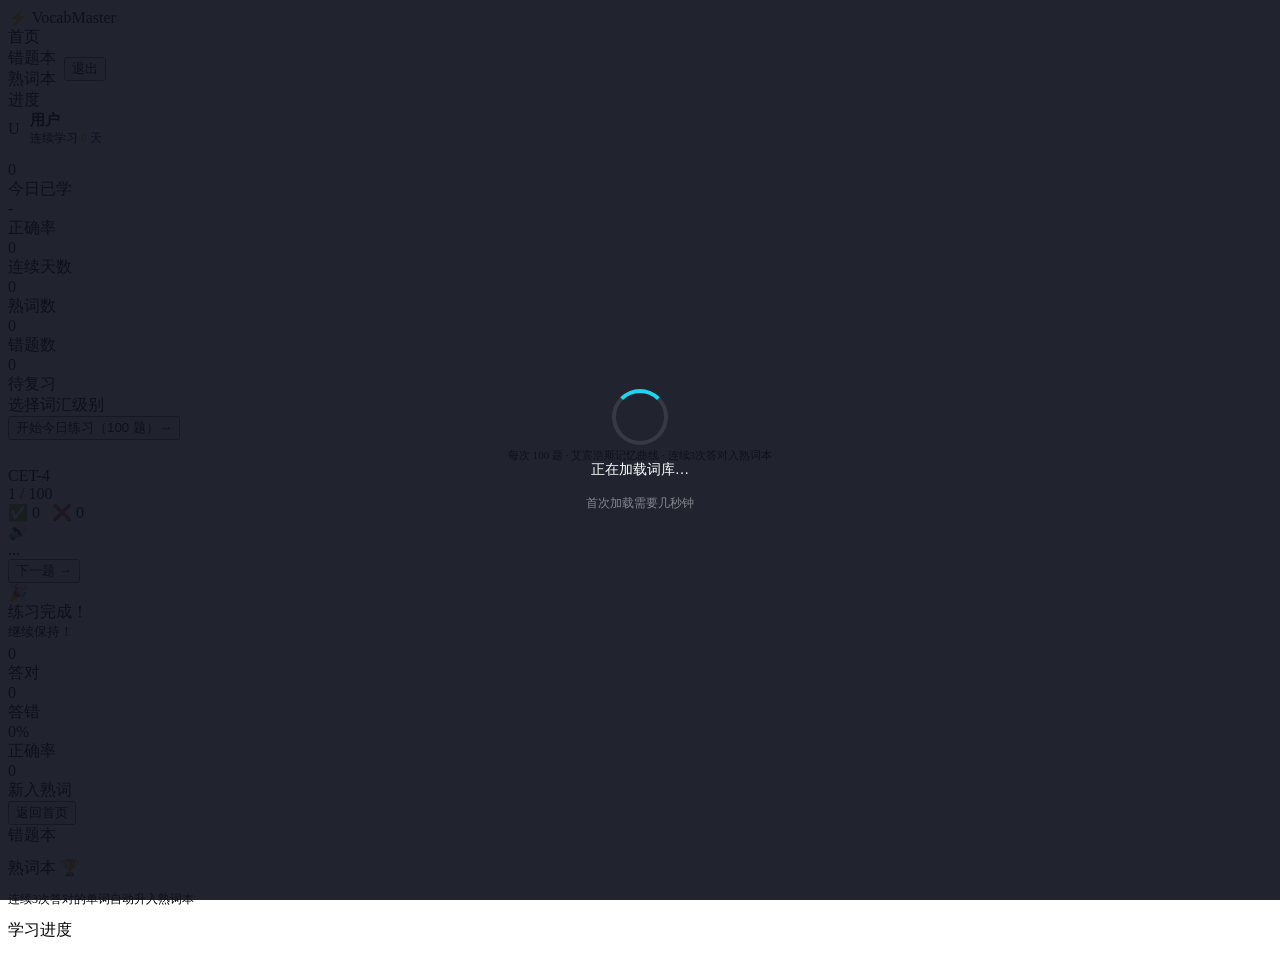
==== app.html @ 8f5f2533 "Initial commit: app.html" ====
<!DOCTYPE html>
<html lang="zh-CN">
<head>
<meta charset="UTF-8">
<meta name="viewport" content="width=device-width, initial-scale=1.0, maximum-scale=1.0, user-scalable=no">
<meta name="apple-mobile-web-app-capable" content="yes">
<meta name="apple-mobile-web-app-status-bar-style" content="black-translucent">
<title>VocabMaster</title>
<link rel="stylesheet" href="css/style.css">
<style>
/* === 加载遮罩 === */
.loading-overlay {
  position: fixed; inset: 0; background: rgba(15,18,30,0.92);
  display: flex; flex-direction: column; align-items: center; justify-content: center;
  z-index: 9999; gap: 16px;
}
.loading-spinner {
  width: 48px; height: 48px;
  border: 4px solid rgba(255,255,255,0.1);
  border-top-color: var(--cyan, #22d3ee);
  border-radius: 50%;
  animation: spin 0.8s linear infinite;
}
@keyframes spin { to { transform: rotate(360deg); } }
.loading-text { color: #fff; font-size: 14px; }
.loading-sub  { color: rgba(255,255,255,0.45); font-size: 12px; }

/* === 级别按钮 词数角标 === */
.level-btn .lvl-count {
  display: block;
  font-size: 10px;
  color: rgba(255,255,255,0.45);
  margin-top: 2px;
}
.level-btn.loading-lvl { opacity: 0.6; }

/* === 词库进度条（进度页） === */
.progress-item { background: var(--card,#1e2235); border-radius: 12px; padding: 14px 16px; margin-bottom: 10px; }
.progress-level-row { display: flex; justify-content: space-between; font-size: 14px; font-weight: 600; margin-bottom: 4px; }
.progress-sub { font-size: 11px; color: var(--muted,#6b7280); margin-bottom: 8px; }
.progress-bar-wrap { height: 6px; background: rgba(255,255,255,0.08); border-radius: 4px; overflow: hidden; }
.progress-bar-fill  { height: 100%; border-radius: 4px; transition: width 0.6s ease; }
</style>
</head>
<body>

<!-- 加载遮罩 -->
<div class="loading-overlay" id="loading-overlay">
  <div class="loading-spinner"></div>
  <div class="loading-text" id="loading-text">正在加载词库…</div>
  <div class="loading-sub" id="loading-sub">首次加载需要几秒钟</div>
</div>

<nav class="nav">
  <div class="nav-title">⚡ VocabMaster</div>
  <div style="display:flex;align-items:center;gap:8px">
    <div class="nav-tabs">
      <div class="nav-tab active" onclick="showPage('home')">首页</div>
      <div class="nav-tab" onclick="showPage('errors')">错题本</div>
      <div class="nav-tab" onclick="showPage('master')">熟词本</div>
      <div class="nav-tab" onclick="showPage('progress')">进度</div>
    </div>
    <button class="logout-btn" onclick="doLogout()">退出</button>
  </div>
</nav>

<!-- ========== 首页 ========== -->
<div id="page-home" class="page active">
  <div style="display:flex;align-items:center;gap:10px;margin-bottom:14px">
    <div class="nav-avatar" id="home-avatar">U</div>
    <div>
      <div style="font-size:15px;font-weight:700" id="home-nickname">用户</div>
      <div style="font-size:12px;color:var(--muted)">连续学习 <span id="home-streak" style="color:var(--yellow,#fbbf24);font-weight:700">0</span> 天</div>
    </div>
  </div>

  <div class="stats-grid">
    <div class="stat-card s-cyan">  <div class="stat-num" id="stat-today">0</div>    <div class="stat-label">今日已学</div></div>
    <div class="stat-card s-green"> <div class="stat-num" id="stat-accuracy">-</div>  <div class="stat-label">正确率</div></div>
    <div class="stat-card s-yellow"><div class="stat-num" id="stat-streak">0</div>    <div class="stat-label">连续天数</div></div>
    <div class="stat-card s-purple"><div class="stat-num" id="stat-mastered">0</div>  <div class="stat-label">熟词数</div></div>
    <div class="stat-card s-pink">  <div class="stat-num" id="stat-errors">0</div>   <div class="stat-label">错题数</div></div>
    <div class="stat-card s-orange"><div class="stat-num" id="stat-review">0</div>   <div class="stat-label">待复习</div></div>
  </div>

  <div id="review-banner" class="review-banner" style="display:none">
    <div>
      <div style="font-size:12px;color:var(--muted)">📅 今日待复习</div>
      <div class="review-count" id="review-count-num">0 个</div>
    </div>
    <button class="btn-cyan" onclick="startReview()">立即复习 →</button>
  </div>

  <div class="card">
    <div class="section-title">选择词汇级别</div>
    <div class="level-grid" id="level-grid">
      <!-- 动态生成 -->
    </div>
  </div>

  <button class="btn-primary" id="start-btn" onclick="startNewSession()">开始今日练习（100 题）→</button>
  <div style="text-align:center;margin-top:8px;font-size:11px;color:var(--muted)">
    每次 100 题 · 艾宾浩斯记忆曲线 · 连续3次答对入熟词本
  </div>
  <div style="text-align:center;margin-top:4px;font-size:11px;color:var(--muted,#6b7280)" id="total-count-tip"></div>
</div>

<!-- ========== 测验页 ========== -->
<div id="page-quiz" class="page">
  <div class="quiz-header">
    <div class="quiz-level-badge" id="quiz-badge">CET-4</div>
    <div class="quiz-progress-wrap">
      <div class="quiz-progress"><div class="quiz-progress-bar" id="quiz-bar" style="width:0%"></div></div>
      <div class="quiz-meta">
        <div class="quiz-counter" id="quiz-counter">1 / 100</div>
        <div class="quiz-score" id="quiz-score">✅ 0 &nbsp; ❌ 0</div>
      </div>
    </div>
  </div>

  <div class="word-card">
    <div class="speak-btn" onclick="speakWord()" title="发音">🔊</div>
    <div class="word-badge" id="word-badge"></div>
    <div class="word-en"   id="quiz-word">...</div>
    <div class="word-phonetic" id="quiz-phonetic"></div>
    <div class="word-pos"  id="quiz-pos"></div>
  </div>

  <div class="options-grid" id="options-grid"></div>
  <div class="result-bar"  id="result-bar"></div>
  <button class="next-btn" id="next-btn" onclick="nextQuestion()">下一题 →</button>
</div>

<!-- ========== 完成页 ========== -->
<div id="page-complete" class="page">
  <div class="complete-card">
    <div class="complete-icon" id="c-icon">🎉</div>
    <div class="complete-title" id="c-title">练习完成！</div>
    <div style="color:var(--muted);font-size:13px;margin-bottom:4px" id="c-sub">继续保持！</div>
    <div class="complete-stats">
      <div class="cs"><div class="cs-num" style="color:var(--green)"  id="c-correct">0</div><div class="cs-label">答对</div></div>
      <div class="cs"><div class="cs-num" style="color:var(--red)"    id="c-wrong">0</div><div class="cs-label">答错</div></div>
      <div class="cs"><div class="cs-num" style="color:var(--yellow)" id="c-rate">0%</div><div class="cs-label">正确率</div></div>
      <div class="cs"><div class="cs-num" style="color:var(--green)"  id="c-new-master">0</div><div class="cs-label">新入熟词</div></div>
    </div>
    <button class="btn-primary" onclick="showPage('home')">返回首页</button>
  </div>
</div>

<!-- ========== 错题本 ========== -->
<div id="page-errors" class="page">
  <div style="display:flex;align-items:center;justify-content:space-between;margin-bottom:12px">
    <div class="section-title" style="margin:0">错题本</div>
    <button class="btn-cyan" onclick="startErrorReview()" id="error-review-btn" style="display:none">复习错题</button>
  </div>
  <div id="error-list"></div>
</div>

<!-- ========== 熟词本 ========== -->
<div id="page-master" class="page">
  <div class="section-title" style="margin-bottom:12px">熟词本 🏆</div>
  <div style="font-size:12px;color:var(--muted);margin-bottom:12px">连续3次答对的单词自动升入熟词本</div>
  <div id="master-list"></div>
</div>

<!-- ========== 进度 ========== -->
<div id="page-progress" class="page">
  <div class="section-title" style="margin-bottom:12px">学习进度</div>
  <div id="progress-list"></div>
</div>

<script src="js/db.js"></script>
<script src="js/wordLoader.js"></script>
<script src="js/words-embedded.js"></script>
<script>
// ==========================================
//  艾宾浩斯复习间隔（天）
// ==========================================
const INTERVALS = [1/288, 1/48, 0.5, 1, 2, 4, 7, 15, 30, 60];
// 5min, 30min, 12h, 1d, 2d, 4d, 7d, 15d, 30d, 60d

let currentUser = null;
let userData    = null;

// ==========================================
//  初始化
// ==========================================
async function init() {
  currentUser = DB.requireLogin();
  if (!currentUser) return;
  userData = DB.getUserData(currentUser.username);

  // 今日重置
  const today = new Date().toDateString();
  if (userData.lastStudyDate !== today) {
    userData.todayCount = 0;
    if (userData.lastStudyDate) {
      const diff = Math.floor((Date.now() - new Date(userData.lastStudyDate)) / 86400000);
      if (diff > 1) userData.streak = 0;
    }
  }

  // 用户信息
  const nick = currentUser.nickname || currentUser.username;
  document.getElementById('home-nickname').textContent = nick;
  document.getElementById('home-avatar').textContent   = nick.charAt(0).toUpperCase();

  // 生成级别按钮
  renderLevelGrid();

  // 加载默认级别词库（及预热相邻级别）
  const defaultLvl = userData.selectedLevel || 'cet4';
  setLoading(true, '正在加载 ' + (WordLoader.getLevelInfo(defaultLvl)||{name:defaultLvl}).name + ' 词库…');

  try {
    await WordLoader.load(defaultLvl);
    // 同时预加载已有错题涉及的级别
    const errorLevels = [...new Set((userData.errorWords||[]).map(e=>e._lvl).filter(Boolean))];
    WordLoader.preload(errorLevels); // 后台预热，不等待
  } catch(e) {
    console.warn('词库加载失败:', e);
  }

  setLoading(false);
  save();
  updateHomeStats();
  updateTotalCountTip();
}

function setLoading(show, text='', sub='') {
  const el  = document.getElementById('loading-overlay');
  const txt = document.getElementById('loading-text');
  const s   = document.getElementById('loading-sub');
  el.style.display = show ? 'flex' : 'none';
  if (text) txt.textContent = text;
  if (sub)  s.textContent   = sub;
}

// ==========================================
//  级别按钮动态渲染
// ==========================================
function renderLevelGrid() {
  const levels = WordLoader.getAllLevels();
  const grid   = document.getElementById('level-grid');
  const sel    = userData.selectedLevel || 'cet4';
  grid.innerHTML = '';
  for (const [key, info] of Object.entries(levels)) {
    const btn = document.createElement('div');
    btn.className = 'level-btn' + (key === sel ? ' selected' : '');
    btn.id        = 'lvl-' + key;
    btn.onclick   = () => selectLevel(key);
    btn.innerHTML = `${info.name}<span class="sub">${getLevelSubName(key)}</span><span class="lvl-count">${info.count.toLocaleString()} 词</span>`;
    grid.appendChild(btn);
  }
}

function getLevelSubName(key) {
  const map = {
    middle:   '初中英语',
    high:     '高中英语',
    cet4:     '大学英语四级',
    cet6:     '大学英语六级',
    postgrad: '研究生英语',
    toefl:    '托福词汇',
    sat:      'SAT 词汇'
  };
  return map[key] || key;
}

function updateTotalCountTip() {
  const levels = WordLoader.getAllLevels();
  const total  = Object.values(levels).reduce((s, l) => s + l.count, 0);
  document.getElementById('total-count-tip').textContent = `📚 总词库 ${total.toLocaleString()} 词，覆盖初中→SAT 七个级别`;
}

// ==========================================
//  级别选择
// ==========================================
async function selectLevel(lvl) {
  if (userData.selectedLevel === lvl) return;
  userData.selectedLevel = lvl;
  save();
  document.querySelectorAll('.level-btn').forEach(b => b.classList.remove('selected'));
  const el = document.getElementById('lvl-' + lvl);
  if (el) el.classList.add('selected');

  // 如果词库未加载，现在加载
  if (!WordLoader.isLoaded(lvl)) {
    const info = WordLoader.getLevelInfo(lvl);
    setLoading(true, '正在加载 ' + (info ? info.name : lvl) + ' 词库…', `共 ${(info ? info.count : '?').toLocaleString()} 词，稍等片刻`);
    try { await WordLoader.load(lvl); } catch(e) { console.warn(e); }
    setLoading(false);
  }
}

// ==========================================
//  持久化
// ==========================================
function save() { DB.saveUserData(currentUser.username, userData); }

function doLogout() { DB.logout(); window.location.href = 'index.html'; }

// ==========================================
//  统计面板
// ==========================================
function updateHomeStats() {
  const total = userData.totalCorrect + userData.totalWrong;
  const acc   = total > 0 ? Math.round(userData.totalCorrect / total * 100) + '%' : '-';
  document.getElementById('stat-today').textContent    = userData.todayCount;
  document.getElementById('stat-accuracy').textContent = acc;
  document.getElementById('stat-streak').textContent   = userData.streak;
  document.getElementById('home-streak').textContent   = userData.streak;
  document.getElementById('stat-mastered').textContent = userData.masterWords.length;
  document.getElementById('stat-errors').textContent   = userData.errorWords.length;

  const now = Date.now();
  const due = Object.values(userData.wordProgress)
    .filter(w => w.nextReview && w.nextReview <= now && !w.mastered).length;
  document.getElementById('stat-review').textContent = due;

  const banner = document.getElementById('review-banner');
  if (due > 0) {
    banner.style.display = 'flex';
    document.getElementById('review-count-num').textContent = due + ' 个';
  } else {
    banner.style.display = 'none';
  }
}

// ==========================================
//  页面切换
// ==========================================
function showPage(name) {
  document.querySelectorAll('.page').forEach(p => p.classList.remove('active'));
  document.querySelectorAll('.nav-tab').forEach(t => t.classList.remove('active'));
  document.getElementById('page-' + name).classList.add('active');
  const tabs = ['home', 'errors', 'master', 'progress'];
  const idx  = tabs.indexOf(name);
  if (idx >= 0) document.querySelectorAll('.nav-tab')[idx].classList.add('active');

  if (name === 'home')     updateHomeStats();
  if (name === 'errors')   renderErrors();
  if (name === 'master')   renderMaster();
  if (name === 'progress') renderProgress();
}

// ==========================================
//  测验逻辑
// ==========================================
let quiz = { words: [], index: 0, correct: 0, wrong: 0, newMastered: 0, mode: 'new' };

function buildWordKey(lvl, idx) { return lvl + '_' + idx; }

// 取未学新词（同步，词库已加载）
function getNewWords(lvl, count) {
  const bank = WordLoader.get(lvl) || [];
  if (!userData.levelIndex) userData.levelIndex = {};
  if (userData.levelIndex[lvl] == null) userData.levelIndex[lvl] = 0;
  const result = [];
  let i = userData.levelIndex[lvl];

  while (result.length < count && i < bank.length) {
    const key = buildWordKey(lvl, i);
    if (!userData.wordProgress[key]) {
      result.push({ ...bank[i], _key: key, _lvl: lvl, _isNew: true });
      userData.levelIndex[lvl] = i + 1;
    }
    i++;
  }
  // 循环补充（把学过但未掌握的词也拉进来）
  if (result.length < count) {
    userData.levelIndex[lvl] = 0;
    let j = 0;
    while (result.length < count && j < bank.length) {
      const key = buildWordKey(lvl, j);
      if (!result.find(w => w._key === key)) {
        result.push({ ...bank[j], _key: key, _lvl: lvl, _isNew: false });
      }
      j++;
    }
  }
  return result;
}

// 取到期复习词（同步，已缓存）
function getDueWords(count) {
  const now = Date.now();
  const result = [];
  for (const [key, prog] of Object.entries(userData.wordProgress)) {
    if (prog.mastered) continue;
    if (!prog.nextReview || prog.nextReview > now) continue;
    const parts = key.split('_');
    const lvl   = parts[0];
    const idx   = parseInt(parts[1]);
    const word  = WordLoader.getWord(lvl, idx);
    if (word) {
      result.push({ ...word, _key: key, _lvl: lvl, _isNew: false });
      if (result.length >= count) break;
    }
  }
  return result;
}

// 开始练习（异步：确保词库已加载）
async function startNewSession() {
  const lvl = userData.selectedLevel || 'cet4';
  if (!WordLoader.isLoaded(lvl)) {
    const info = WordLoader.getLevelInfo(lvl);
    setLoading(true, '正在加载词库…');
    try { await WordLoader.load(lvl); } catch(e) {}
    setLoading(false);
  }
  const due    = getDueWords(30);
  const needed = 100 - due.length;
  const fresh  = getNewWords(lvl, needed);
  const words  = shuffleArray([...due, ...fresh]).slice(0, 100);
  if (words.length === 0) { showToast('暂无词汇！', 'streak'); return; }
  startQuizWith(words, WordLoader.getLevelInfo(lvl) ? WordLoader.getLevelInfo(lvl).name : lvl.toUpperCase());
}

async function startReview() {
  // 复习词可能分布在多个级别，需要它们都已加载
  const words = getDueWords(100);
  if (words.length === 0) { showToast('暂无待复习单词！', 'streak'); return; }
  startQuizWith(words, '复习');
}

function startErrorReview() {
  const errorWords = userData.errorWords.slice(0, 100).map(e => ({
    w: e.w, m: e.m, p: e.p, pos: e.pos, e: e.e,
    _key: e._key || null, _lvl: e._lvl || null, _isNew: false, _isError: true
  }));
  if (errorWords.length === 0) { showToast('暂无错题！', 'streak'); return; }
  startQuizWith(errorWords, '错题复习');
}

function startQuizWith(words, label) {
  quiz = { words, index: 0, correct: 0, wrong: 0, newMastered: 0, mode: label };
  save();
  document.getElementById('quiz-badge').textContent = label;
  showPage('quiz');
  renderQ();
}

function renderQ() {
  const word  = quiz.words[quiz.index];
  const total = quiz.words.length;
  const idx   = quiz.index;

  document.getElementById('quiz-counter').textContent  = (idx + 1) + ' / ' + total;
  document.getElementById('quiz-score').textContent    = '✅ ' + quiz.correct + ' \u00a0 ❌ ' + quiz.wrong;
  document.getElementById('quiz-bar').style.width      = (idx / total * 100) + '%';
  document.getElementById('quiz-word').textContent     = word.w;
  document.getElementById('quiz-phonetic').textContent = word.p || '';
  document.getElementById('quiz-pos').textContent      = word.pos || '';
  document.getElementById('result-bar').style.display  = 'none';
  document.getElementById('next-btn').style.display    = 'none';

  // 标签
  const badge = document.getElementById('word-badge');
  if (word._isError)    { badge.textContent = '错题'; badge.className = 'word-badge badge-error'; }
  else if (word._isNew) { badge.textContent = '新词'; badge.className = 'word-badge badge-new'; }
  else                  { badge.textContent = '复习'; badge.className = 'word-badge badge-review'; }

  // 生成干扰选项（用 WordLoader 的缓存池）
  const decoys = WordLoader.getDecoys(word.m, 3);
  const opts   = shuffleArray([word.m, ...decoys]);

  const grid = document.getElementById('options-grid');
  grid.innerHTML = '';
  opts.forEach(opt => {
    const btn = document.createElement('button');
    btn.className = 'option-btn';
    btn.textContent = opt;
    btn.onclick = () => checkAnswer(opt, word.m, btn);
    grid.appendChild(btn);
  });
}

function checkAnswer(selected, correct, btn) {
  const bar       = document.getElementById('result-bar');
  const word      = quiz.words[quiz.index];
  const isCorrect = selected === correct;

  document.querySelectorAll('.option-btn').forEach(b => {
    b.disabled = true;
    if (b.textContent === correct) b.classList.add('reveal');
  });

  if (isCorrect) {
    btn.classList.remove('reveal');
    btn.classList.add('correct');
    quiz.correct++;
    userData.totalCorrect++;
    const mastered = advanceWord(word, true);
    if (mastered) quiz.newMastered++;
    bar.className = 'result-bar ok';
    const prog   = word._key ? userData.wordProgress[word._key] : null;
    const consec = prog ? prog.consecCorrect : 0;
    bar.innerHTML =
      '<div class="result-label">✅ 回答正确！</div>' +
      '<div class="result-meaning"><b>' + word.w + '</b> ' + (word.pos||'') + ' ' + word.m + '</div>' +
      (word.e ? '<div class="result-example">' + word.e + '</div>' : '') +
      (consec > 0 ? '<div class="result-consec">🔥 连续答对 ' + consec + ' 次' +
        (consec >= 3 ? ' · 已加入熟词本！' : ' / 再对 ' + (3 - consec) + ' 次入熟词本') + '</div>' : '');

    const streak = (parseInt(sessionStorage.getItem('ans_streak') || '0')) + 1;
    sessionStorage.setItem('ans_streak', streak);
    if (streak > 0 && streak % 10 === 0) showToast('🔥 连对 ' + streak + ' 题！', 'streak');
  } else {
    btn.classList.add('wrong');
    quiz.wrong++;
    userData.totalWrong++;
    advanceWord(word, false);
    addToErrors(word);
    bar.className = 'result-bar fail';
    bar.innerHTML =
      '<div class="result-label">❌ 答错了</div>' +
      '<div class="result-meaning"><b>' + word.w + '</b> ' + (word.pos||'') + ' ' + word.m + '</div>' +
      (word.e ? '<div class="result-example">' + word.e + '</div>' : '') +
      '<div class="result-consec" style="color:var(--pink,#f472b6)">连续答对次数已重置</div>';
    sessionStorage.setItem('ans_streak', '0');
  }

  userData.todayCount++;
  userData.lastStudyDate = new Date().toDateString();
  if (!userData.studyDates) userData.studyDates = [];
  if (!userData.studyDates.includes(userData.lastStudyDate)) {
    userData.studyDates.push(userData.lastStudyDate);
  }
  updateStreak();
  save();

  bar.style.display                                    = 'block';
  document.getElementById('next-btn').style.display   = 'block';
}

// ==========================================
//  艾宾浩斯 + 熟词本
// ==========================================
function advanceWord(word, correct) {
  if (!word._key) return false;
  if (!userData.wordProgress[word._key]) {
    userData.wordProgress[word._key] = { interval: 0, consecCorrect: 0, errorCount: 0, mastered: false };
  }
  const prog = userData.wordProgress[word._key];
  if (prog.mastered) return false;

  if (correct) {
    prog.interval      = Math.min(prog.interval + 1, INTERVALS.length - 1);
    prog.consecCorrect = (prog.consecCorrect || 0) + 1;
    if (prog.consecCorrect >= 3) {
      prog.mastered = true;
      addToMaster(word);
      showToast('🏆 "' + word.w + '" 已加入熟词本！', 'master');
      return true;
    }
  } else {
    prog.interval      = 0;
    prog.consecCorrect = 0;
    prog.errorCount    = (prog.errorCount || 0) + 1;
  }
  prog.nextReview = Date.now() + INTERVALS[prog.interval] * 86400000;
  return false;
}

function addToErrors(word) {
  if (!userData.errorWords) userData.errorWords = [];
  const existing = userData.errorWords.find(e => e.w === word.w);
  if (existing) {
    existing.count++;
    existing.consecCorrect = 0;
  } else {
    userData.errorWords.unshift({
      w: word.w, m: word.m, p: word.p||'', pos: word.pos||'', e: word.e||'',
      _key: word._key, _lvl: word._lvl, count: 1, consecCorrect: 0
    });
    if (userData.errorWords.length > 500) userData.errorWords = userData.errorWords.slice(0, 500);
  }
}

function addToMaster(word) {
  if (!userData.masterWords) userData.masterWords = [];
  if (!userData.masterWords.find(m => m.w === word.w)) {
    userData.masterWords.unshift({
      w: word.w, m: word.m, p: word.p||'', pos: word.pos||'', e: word.e||'',
      _lvl: word._lvl, masteredAt: Date.now()
    });
  }
  userData.errorWords = (userData.errorWords || []).filter(e => e.w !== word.w);
}

function updateStreak() {
  if (!userData.studyDates) { userData.streak = 1; return; }
  const today = new Date();
  let streak  = 0;
  for (let i = 0; i < 365; i++) {
    const d = new Date(today); d.setDate(today.getDate() - i);
    if (userData.studyDates.includes(d.toDateString())) streak++;
    else break;
  }
  userData.streak = streak;
}

function nextQuestion() {
  quiz.index++;
  if (quiz.index >= quiz.words.length) showComplete();
  else renderQ();
}

function showComplete() {
  const total = quiz.words.length;
  const rate  = total > 0 ? Math.round(quiz.correct / total * 100) : 0;
  document.getElementById('c-icon').textContent      = rate >= 90 ? '🏆' : rate >= 70 ? '🎉' : '💪';
  document.getElementById('c-title').textContent     = rate >= 90 ? '太棒了！' : rate >= 70 ? '练习完成！' : '继续加油！';
  document.getElementById('c-sub').textContent       = rate >= 90 ? '你是词汇大师！' : rate >= 70 ? '正确率不错，保持！' : '错题已记录，坚持就是胜利！';
  document.getElementById('c-correct').textContent   = quiz.correct;
  document.getElementById('c-wrong').textContent     = quiz.wrong;
  document.getElementById('c-rate').textContent      = rate + '%';
  document.getElementById('c-new-master').textContent = quiz.newMastered;
  updateHomeStats();
  showPage('complete');
}

// ==========================================
//  发音
// ==========================================
function speakWord() {
  const w = document.getElementById('quiz-word').textContent;
  if (w && 'speechSynthesis' in window) {
    const u = new SpeechSynthesisUtterance(w);
    u.lang = 'en-US'; u.rate = 0.8;
    speechSynthesis.speak(u);
  }
}

// ==========================================
//  错题本
// ==========================================
function renderErrors() {
  const list = document.getElementById('error-list');
  const btn  = document.getElementById('error-review-btn');
  if (!userData.errorWords || userData.errorWords.length === 0) {
    list.innerHTML = '<div class="empty-state"><div class="empty-icon">🎯</div><div class="empty-text">暂无错题，继续保持！</div></div>';
    btn.style.display = 'none';
    return;
  }
  btn.style.display = 'block';
  list.innerHTML = userData.errorWords.map(e => {
    const prog   = e._key ? userData.wordProgress[e._key] : null;
    const consec = prog ? (prog.consecCorrect || 0) : 0;
    return '<div class="error-item">' +
      '<div><div class="error-word">' + e.w + '</div>' +
      '<div class="error-meaning">' + (e.p||'') + ' ' + (e.pos||'') + ' ' + e.m + '</div></div>' +
      '<div class="error-right"><div class="error-count">错 ' + e.count + ' 次</div>' +
      '<div class="consec-badge">连对 ' + consec + '/3</div></div></div>';
  }).join('');
}

// ==========================================
//  熟词本
// ==========================================
function renderMaster() {
  const list = document.getElementById('master-list');
  if (!userData.masterWords || userData.masterWords.length === 0) {
    list.innerHTML = '<div class="empty-state"><div class="empty-icon">🌟</div><div class="empty-text">还没有熟词，连续3次答对即可升入！</div></div>';
    return;
  }
  list.innerHTML = userData.masterWords.map(w => {
    const date = new Date(w.masteredAt).toLocaleDateString('zh-CN');
    const info = WordLoader.getLevelInfo(w._lvl);
    return '<div class="master-item">' +
      '<div><div class="master-word">' + w.w + '</div>' +
      '<div class="master-meaning">' + (w.p||'') + ' ' + (w.pos||'') + ' ' + w.m + '</div></div>' +
      '<div><div class="master-badge">✅ 已掌握</div>' +
      '<div style="font-size:10px;color:var(--muted2,#4b5563);margin-top:4px">' + (info ? info.name : '') + ' · ' + date + '</div></div>' +
      '</div>';
  }).join('');
}

// ==========================================
//  进度
// ==========================================
function renderProgress() {
  const levels = WordLoader.getAllLevels();
  const el     = document.getElementById('progress-list');

  // 显示总览
  const totalWords   = Object.values(levels).reduce((s,l) => s + l.count, 0);
  const totalLearned = Object.keys(userData.wordProgress).length;
  const totalMaster  = (userData.masterWords||[]).length;

  let html = `<div class="progress-item" style="background:linear-gradient(135deg,rgba(34,211,238,0.12),rgba(168,139,250,0.12))">
    <div class="progress-level-row"><span>📊 总体进度</span><span style="color:var(--cyan,#22d3ee)">${totalLearned.toLocaleString()} / ${totalWords.toLocaleString()}</span></div>
    <div class="progress-sub">已学习 ${totalLearned.toLocaleString()} 词 · 熟词 ${totalMaster.toLocaleString()} · 总词库 ${totalWords.toLocaleString()}</div>
    <div class="progress-bar-wrap"><div class="progress-bar-fill" style="width:${Math.min(totalLearned/totalWords*100,100).toFixed(1)}%;background:linear-gradient(90deg,var(--cyan,#22d3ee),var(--purple,#a78bfa))"></div></div>
  </div>`;

  for (const [key, info] of Object.entries(levels)) {
    const total    = info.count;
    const learned  = Object.keys(userData.wordProgress).filter(k => k.startsWith(key + '_')).length;
    const mastered = (userData.masterWords||[]).filter(w => w._lvl === key).length;
    const pct      = total > 0 ? (learned / total * 100) : 0;
    html += `<div class="progress-item">
      <div class="progress-level-row">
        <span>${info.name} <span style="font-size:11px;font-weight:400;color:var(--muted,#6b7280)">${getLevelSubName(key)}</span></span>
        <span style="color:${info.color}">${learned.toLocaleString()} / ${total.toLocaleString()}</span>
      </div>
      <div class="progress-sub">熟词: ${mastered} &nbsp;|&nbsp; 学习中: ${learned - mastered} &nbsp;|&nbsp; 完成度: ${pct.toFixed(1)}%</div>
      <div class="progress-bar-wrap"><div class="progress-bar-fill" style="width:${pct.toFixed(1)}%;background:${info.color}"></div></div>
    </div>`;
  }
  el.innerHTML = html;
}

// ==========================================
//  工具函数
// ==========================================
function shuffleArray(arr) {
  const a = [...arr];
  for (let i = a.length - 1; i > 0; i--) {
    const j = Math.floor(Math.random() * (i + 1));
    [a[i], a[j]] = [a[j], a[i]];
  }
  return a;
}

function showToast(msg, type) {
  const el = document.createElement('div');
  el.className = 'toast toast-' + type;
  el.textContent = msg;
  document.body.appendChild(el);
  setTimeout(() => el.remove(), 2200);
}

// ==========================================
//  启动
// ==========================================
init();
</script>
<script>
// 注册 Service Worker（离线缓存支持）
if ('serviceWorker' in navigator) {
  window.addEventListener('load', () => {
    navigator.serviceWorker.register('/sw.js')
      .then(reg => {
        console.log('[SW] Service Worker 注册成功:', reg.scope);
      })
      .catch(err => {
        console.log('[SW] Service Worker 注册失败:', err);
      });
  });
}
</script>
</body>
</html>
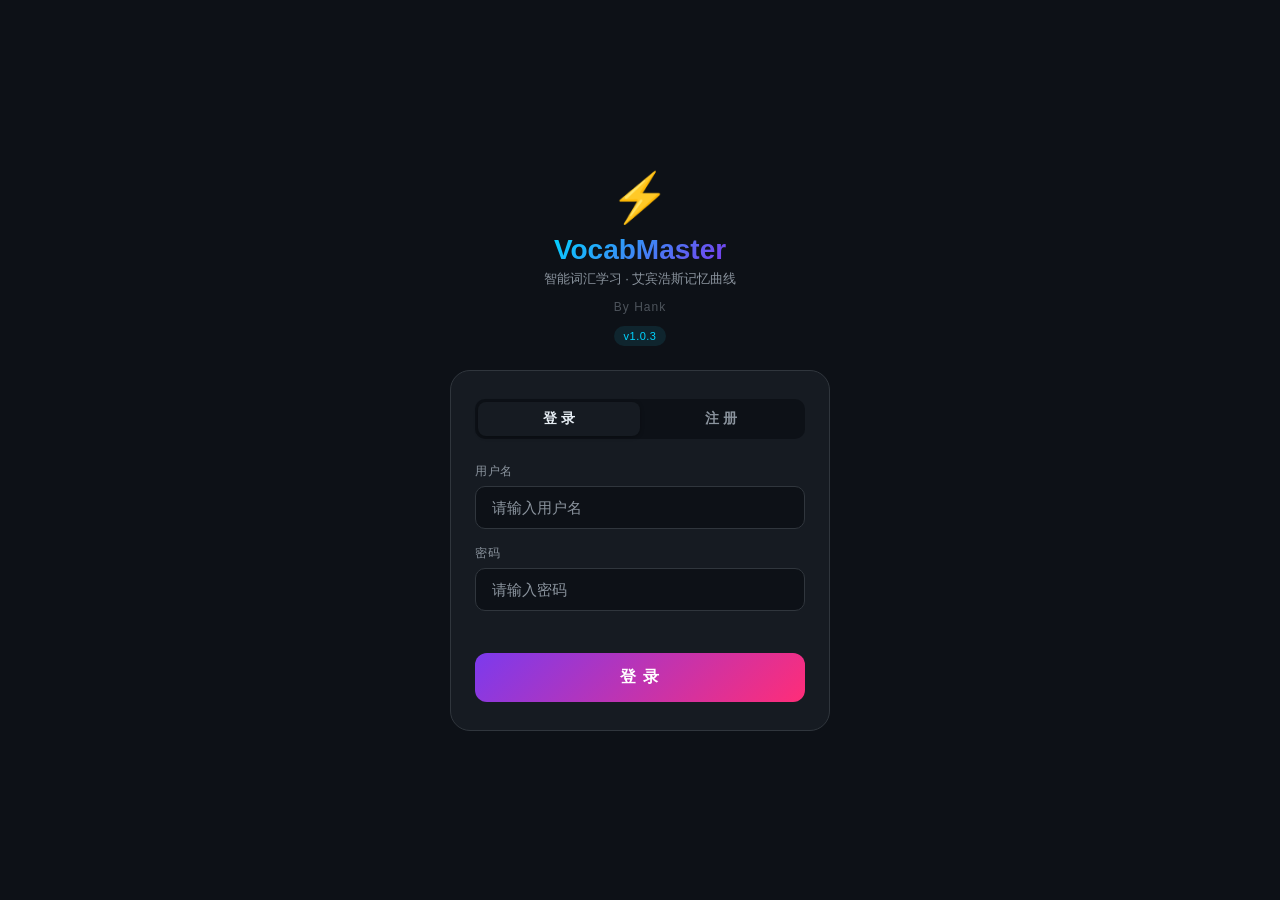
==== commit 9bab88a5: "Update: app.html" ====
--- a/app.html
+++ b/app.html
@@ -420,8 +420,10 @@
 
 async function startReview() {
   // 复习词可能分布在多个级别，需要它们都已加载
-  const words = getDueWords(100);
-  if (words.length === 0) { showToast('暂无待复习单词！', 'streak'); return; }
+  const dueWords = getDueWords(100);
+  if (dueWords.length === 0) { showToast('暂无待复习单词！', 'streak'); return; }
+  // 打乱顺序
+  const words = shuffleArray(dueWords);
   startQuizWith(words, '复习');
 }
 
@@ -431,7 +433,9 @@
     _key: e._key || null, _lvl: e._lvl || null, _isNew: false, _isError: true
   }));
   if (errorWords.length === 0) { showToast('暂无错题！', 'streak'); return; }
-  startQuizWith(errorWords, '错题复习');
+  // 打乱顺序
+  const words = shuffleArray(errorWords);
+  startQuizWith(words, '错题复习');
 }
 
 function startQuizWith(words, label) {
--- a/css/style.css
+++ b/css/style.css
@@ -0,0 +1,167 @@
+* { margin: 0; padding: 0; box-sizing: border-box; -webkit-tap-highlight-color: transparent; }
+:root {
+  --bg: #0d1117; --card: #161b22; --card2: #1c2230; --border: #30363d;
+  --cyan: #00d4ff; --pink: #ff2d78; --purple: #7c3aed;
+  --green: #00ff88; --orange: #ff8c00; --yellow: #ffd700; --red: #ff4444;
+  --text: #e6edf3; --muted: #8b949e; --muted2: #6e7681;
+}
+body { background: var(--bg); color: var(--text); font-family: -apple-system, 'PingFang SC', 'Microsoft YaHei', sans-serif; min-height: 100vh; overflow-x: hidden; }
+
+/* ===== 导航 ===== */
+.nav { display: flex; align-items: center; justify-content: space-between; padding: 12px 16px; background: var(--card); border-bottom: 1px solid var(--border); position: sticky; top: 0; z-index: 100; backdrop-filter: blur(10px); }
+.nav-title { font-size: 18px; font-weight: 700; background: linear-gradient(135deg, var(--cyan), var(--purple)); -webkit-background-clip: text; -webkit-text-fill-color: transparent; }
+.nav-user { display: flex; align-items: center; gap: 8px; font-size: 13px; color: var(--muted); }
+.nav-avatar { width: 28px; height: 28px; border-radius: 50%; background: linear-gradient(135deg, var(--purple), var(--pink)); display: flex; align-items: center; justify-content: center; font-size: 12px; font-weight: 700; color: white; }
+.nav-tabs { display: flex; gap: 2px; }
+.nav-tab { padding: 6px 12px; border-radius: 20px; font-size: 13px; cursor: pointer; border: 1px solid transparent; background: transparent; color: var(--muted); transition: all 0.2s; }
+.nav-tab.active { background: rgba(124,58,237,0.2); color: var(--purple); border-color: rgba(124,58,237,0.4); }
+.logout-btn { padding: 5px 12px; border-radius: 8px; border: 1px solid var(--border); background: transparent; color: var(--muted); font-size: 12px; cursor: pointer; }
+
+/* ===== 页面 ===== */
+.page { display: none; padding: 16px; animation: fadeIn 0.25s; max-width: 600px; margin: 0 auto; }
+.page.active { display: block; }
+@keyframes fadeIn { from { opacity: 0; transform: translateY(8px); } to { opacity: 1; transform: translateY(0); } }
+
+/* ===== 通用卡片 ===== */
+.card { background: var(--card); border: 1px solid var(--border); border-radius: 16px; padding: 16px; margin-bottom: 12px; }
+.section-title { font-size: 11px; color: var(--muted); text-transform: uppercase; letter-spacing: 1px; margin-bottom: 10px; }
+
+/* ===== 统计网格 ===== */
+.stats-grid { display: grid; grid-template-columns: repeat(3, 1fr); gap: 10px; margin-bottom: 14px; }
+.stat-card { background: var(--card); border: 1px solid var(--border); border-radius: 12px; padding: 12px; text-align: center; }
+.stat-num { font-size: 22px; font-weight: 700; }
+.stat-label { font-size: 11px; color: var(--muted); margin-top: 2px; }
+.s-cyan .stat-num { color: var(--cyan); }
+.s-green .stat-num { color: var(--green); }
+.s-pink .stat-num { color: var(--pink); }
+.s-yellow .stat-num { color: var(--yellow); }
+.s-orange .stat-num { color: var(--orange); }
+.s-purple .stat-num { color: var(--purple); }
+
+/* ===== 按钮 ===== */
+.btn-primary { width: 100%; padding: 15px; border-radius: 13px; border: none; background: linear-gradient(135deg, var(--purple), var(--pink)); color: white; font-size: 16px; font-weight: 700; cursor: pointer; letter-spacing: 1px; transition: all 0.2s; }
+.btn-primary:active { opacity: 0.8; transform: scale(0.98); }
+.btn-primary:disabled { opacity: 0.4; cursor: default; transform: none; }
+.btn-outline { padding: 8px 18px; border-radius: 20px; border: 1px solid var(--border); background: transparent; color: var(--text); font-size: 13px; cursor: pointer; transition: all 0.2s; }
+.btn-outline:hover { border-color: var(--cyan); color: var(--cyan); }
+.btn-cyan { background: rgba(0,212,255,0.1); border: 1px solid rgba(0,212,255,0.4); color: var(--cyan); padding: 8px 18px; border-radius: 20px; font-size: 13px; cursor: pointer; }
+.btn-danger { background: rgba(255,68,68,0.1); border: 1px solid rgba(255,68,68,0.4); color: var(--red); padding: 6px 14px; border-radius: 8px; font-size: 12px; cursor: pointer; }
+
+/* ===== 级别选择 ===== */
+.level-grid { display: grid; grid-template-columns: repeat(3, 1fr); gap: 8px; }
+.level-btn { padding: 10px 4px; border-radius: 10px; border: 1px solid var(--border); background: var(--card); color: var(--text); font-size: 13px; font-weight: 600; cursor: pointer; transition: all 0.2s; text-align: center; }
+.level-btn.selected { border-color: var(--cyan); color: var(--cyan); background: rgba(0,212,255,0.08); }
+.level-btn .sub { font-size: 10px; color: var(--muted); display: block; margin-top: 2px; font-weight: 400; }
+.level-btn.selected .sub { color: rgba(0,212,255,0.6); }
+
+/* ===== 复习提示横幅 ===== */
+.review-banner { background: linear-gradient(135deg, rgba(255,45,120,0.12), rgba(124,58,237,0.12)); border: 1px solid rgba(255,45,120,0.25); border-radius: 12px; padding: 12px 16px; margin-bottom: 12px; display: flex; align-items: center; justify-content: space-between; }
+.review-count { font-size: 20px; font-weight: 700; color: var(--pink); }
+
+/* ===== 测验区 ===== */
+.quiz-header { display: flex; align-items: center; justify-content: space-between; margin-bottom: 14px; gap: 10px; }
+.quiz-progress-wrap { flex: 1; }
+.quiz-progress { height: 6px; background: var(--border); border-radius: 3px; overflow: hidden; }
+.quiz-progress-bar { height: 100%; background: linear-gradient(90deg, var(--cyan), var(--purple)); border-radius: 3px; transition: width 0.4s; }
+.quiz-meta { display: flex; justify-content: space-between; margin-top: 4px; }
+.quiz-counter { font-size: 12px; color: var(--muted); }
+.quiz-score { font-size: 12px; }
+.quiz-level-badge { font-size: 12px; color: var(--cyan); border: 1px solid rgba(0,212,255,0.4); border-radius: 10px; padding: 3px 10px; white-space: nowrap; }
+
+.word-card { background: var(--card); border: 1px solid var(--border); border-radius: 20px; padding: 28px 20px; text-align: center; margin-bottom: 16px; position: relative; }
+.word-card::before { content: ''; position: absolute; inset: 0; border-radius: 20px; background: radial-gradient(circle at 50% 0%, rgba(0,212,255,0.05), transparent 60%); pointer-events: none; }
+.word-en { font-size: 34px; font-weight: 800; letter-spacing: 2px; color: white; margin-bottom: 8px; word-break: break-all; }
+.word-phonetic { font-size: 15px; color: var(--cyan); margin-bottom: 4px; }
+.word-pos { font-size: 12px; color: var(--muted); }
+.speak-btn { position: absolute; top: 14px; right: 14px; background: rgba(0,212,255,0.08); border: 1px solid rgba(0,212,255,0.25); border-radius: 50%; width: 34px; height: 34px; display: flex; align-items: center; justify-content: center; cursor: pointer; font-size: 15px; transition: background 0.2s; }
+.speak-btn:active { background: rgba(0,212,255,0.2); }
+.word-badge { position: absolute; top: 14px; left: 14px; font-size: 10px; padding: 3px 8px; border-radius: 8px; font-weight: 600; }
+.badge-review { background: rgba(255,45,120,0.15); color: var(--pink); border: 1px solid rgba(255,45,120,0.3); }
+.badge-new { background: rgba(0,255,136,0.1); color: var(--green); border: 1px solid rgba(0,255,136,0.3); }
+.badge-error { background: rgba(255,68,68,0.1); color: var(--red); border: 1px solid rgba(255,68,68,0.3); }
+
+.options-grid { display: grid; grid-template-columns: 1fr 1fr; gap: 10px; margin-bottom: 14px; }
+.option-btn { padding: 15px 10px; border-radius: 13px; border: 1px solid var(--border); background: var(--card); color: var(--text); font-size: 14px; cursor: pointer; transition: all 0.15s; line-height: 1.4; text-align: center; }
+.option-btn:active { transform: scale(0.96); }
+.option-btn.correct { background: rgba(0,255,136,0.12); border-color: var(--green); color: var(--green); }
+.option-btn.wrong { background: rgba(255,68,68,0.12); border-color: var(--red); color: var(--red); }
+.option-btn.reveal { background: rgba(0,255,136,0.06); border-color: rgba(0,255,136,0.5); }
+.option-btn:disabled { cursor: default; }
+
+.result-bar { border-radius: 12px; padding: 13px 16px; margin-bottom: 12px; display: none; animation: slideUp 0.25s; }
+@keyframes slideUp { from { opacity:0; transform:translateY(12px); } to { opacity:1; transform:translateY(0); } }
+.result-bar.ok { background: rgba(0,255,136,0.08); border: 1px solid rgba(0,255,136,0.25); }
+.result-bar.fail { background: rgba(255,68,68,0.08); border: 1px solid rgba(255,68,68,0.25); }
+.result-label { font-size: 14px; font-weight: 700; margin-bottom: 4px; }
+.result-bar.ok .result-label { color: var(--green); }
+.result-bar.fail .result-label { color: var(--red); }
+.result-meaning { color: var(--text); font-size: 14px; margin-top: 4px; }
+.result-example { color: var(--muted); font-size: 12px; margin-top: 4px; font-style: italic; }
+.result-consec { font-size: 11px; margin-top: 4px; color: var(--yellow); }
+
+.next-btn { width: 100%; padding: 14px; border-radius: 13px; border: none; background: linear-gradient(135deg, var(--cyan), var(--purple)); color: white; font-size: 15px; font-weight: 700; cursor: pointer; display: none; }
+
+/* ===== 完成页 ===== */
+.complete-card { background: var(--card); border: 1px solid var(--border); border-radius: 20px; padding: 32px 20px; text-align: center; }
+.complete-icon { font-size: 60px; margin-bottom: 14px; }
+.complete-title { font-size: 22px; font-weight: 800; background: linear-gradient(135deg, var(--cyan), var(--purple)); -webkit-background-clip: text; -webkit-text-fill-color: transparent; margin-bottom: 6px; }
+.complete-stats { display: grid; grid-template-columns: repeat(4, 1fr); gap: 8px; margin: 18px 0; }
+.cs { background: rgba(255,255,255,0.03); border: 1px solid var(--border); border-radius: 10px; padding: 10px 4px; }
+.cs-num { font-size: 22px; font-weight: 700; }
+.cs-label { font-size: 10px; color: var(--muted); margin-top: 2px; }
+
+/* ===== 错题本 ===== */
+.error-item { background: var(--card); border: 1px solid var(--border); border-radius: 12px; padding: 13px 16px; margin-bottom: 8px; display: flex; align-items: center; justify-content: space-between; gap: 10px; }
+.error-word { font-size: 17px; font-weight: 700; }
+.error-meaning { font-size: 12px; color: var(--muted); margin-top: 2px; }
+.error-right { text-align: right; flex-shrink: 0; }
+.error-count { font-size: 11px; color: var(--red); }
+.consec-badge { font-size: 10px; background: rgba(255,215,0,0.1); color: var(--yellow); border: 1px solid rgba(255,215,0,0.3); border-radius: 6px; padding: 2px 6px; margin-top: 3px; display: inline-block; }
+
+/* ===== 熟词本 ===== */
+.master-item { background: var(--card); border: 1px solid rgba(0,255,136,0.2); border-radius: 12px; padding: 13px 16px; margin-bottom: 8px; display: flex; align-items: center; justify-content: space-between; }
+.master-word { font-size: 17px; font-weight: 700; color: var(--green); }
+.master-meaning { font-size: 12px; color: var(--muted); margin-top: 2px; }
+.master-badge { font-size: 10px; background: rgba(0,255,136,0.1); color: var(--green); border: 1px solid rgba(0,255,136,0.3); border-radius: 6px; padding: 3px 8px; }
+
+/* ===== 进度 ===== */
+.progress-item { background: var(--card); border: 1px solid var(--border); border-radius: 12px; padding: 13px 16px; margin-bottom: 8px; }
+.progress-level-row { display: flex; justify-content: space-between; font-size: 14px; font-weight: 600; margin-bottom: 4px; }
+.progress-sub { font-size: 11px; color: var(--muted); margin-bottom: 7px; }
+.progress-bar-wrap { height: 7px; background: var(--border); border-radius: 4px; overflow: hidden; }
+.progress-bar-fill { height: 100%; border-radius: 4px; transition: width 0.6s; }
+
+/* ===== 空状态 ===== */
+.empty-state { text-align: center; padding: 50px 20px; color: var(--muted); }
+.empty-icon { font-size: 44px; margin-bottom: 10px; }
+.empty-text { font-size: 14px; }
+
+/* ===== Toast ===== */
+.toast { position: fixed; top: 68px; left: 50%; transform: translateX(-50%); padding: 10px 20px; border-radius: 20px; font-weight: 700; font-size: 13px; z-index: 9999; pointer-events: none; animation: toastAnim 2s forwards; white-space: nowrap; }
+.toast-streak { background: linear-gradient(135deg, var(--yellow), var(--orange)); color: #000; }
+.toast-master { background: linear-gradient(135deg, var(--green), var(--cyan)); color: #000; }
+@keyframes toastAnim { 0%{opacity:0;transform:translateX(-50%) translateY(-10px)} 15%{opacity:1;transform:translateX(-50%) translateY(0)} 80%{opacity:1} 100%{opacity:0;transform:translateX(-50%) translateY(-10px)} }
+
+/* ===== 管理员 ===== */
+.admin-stats { display: grid; grid-template-columns: repeat(2, 1fr); gap: 10px; margin-bottom: 14px; }
+.admin-stat-card { background: var(--card); border: 1px solid var(--border); border-radius: 12px; padding: 14px; }
+.admin-stat-num { font-size: 28px; font-weight: 800; }
+.admin-stat-label { font-size: 12px; color: var(--muted); margin-top: 2px; }
+.user-item { background: var(--card); border: 1px solid var(--border); border-radius: 12px; padding: 14px 16px; margin-bottom: 8px; }
+.user-header { display: flex; align-items: center; justify-content: space-between; margin-bottom: 8px; }
+.user-name { font-size: 16px; font-weight: 700; }
+.user-nick { font-size: 12px; color: var(--muted); }
+.user-role-badge { font-size: 11px; padding: 3px 8px; border-radius: 6px; }
+.role-admin { background: rgba(124,58,237,0.2); color: var(--purple); border: 1px solid rgba(124,58,237,0.4); }
+.role-user { background: rgba(0,212,255,0.1); color: var(--cyan); border: 1px solid rgba(0,212,255,0.3); }
+.user-stats { display: flex; gap: 16px; font-size: 12px; color: var(--muted); }
+.user-stat span { color: var(--text); font-weight: 600; }
+.user-actions { display: flex; gap: 8px; margin-top: 10px; }
+.search-box { width: 100%; padding: 10px 14px; background: var(--card); border: 1px solid var(--border); border-radius: 10px; color: var(--text); font-size: 14px; outline: none; margin-bottom: 12px; }
+.search-box:focus { border-color: var(--cyan); }
+
+@media (max-width: 400px) {
+  .complete-stats { grid-template-columns: repeat(2, 1fr); }
+  .options-grid { gap: 8px; }
+  .option-btn { padding: 13px 8px; font-size: 13px; }
+}
